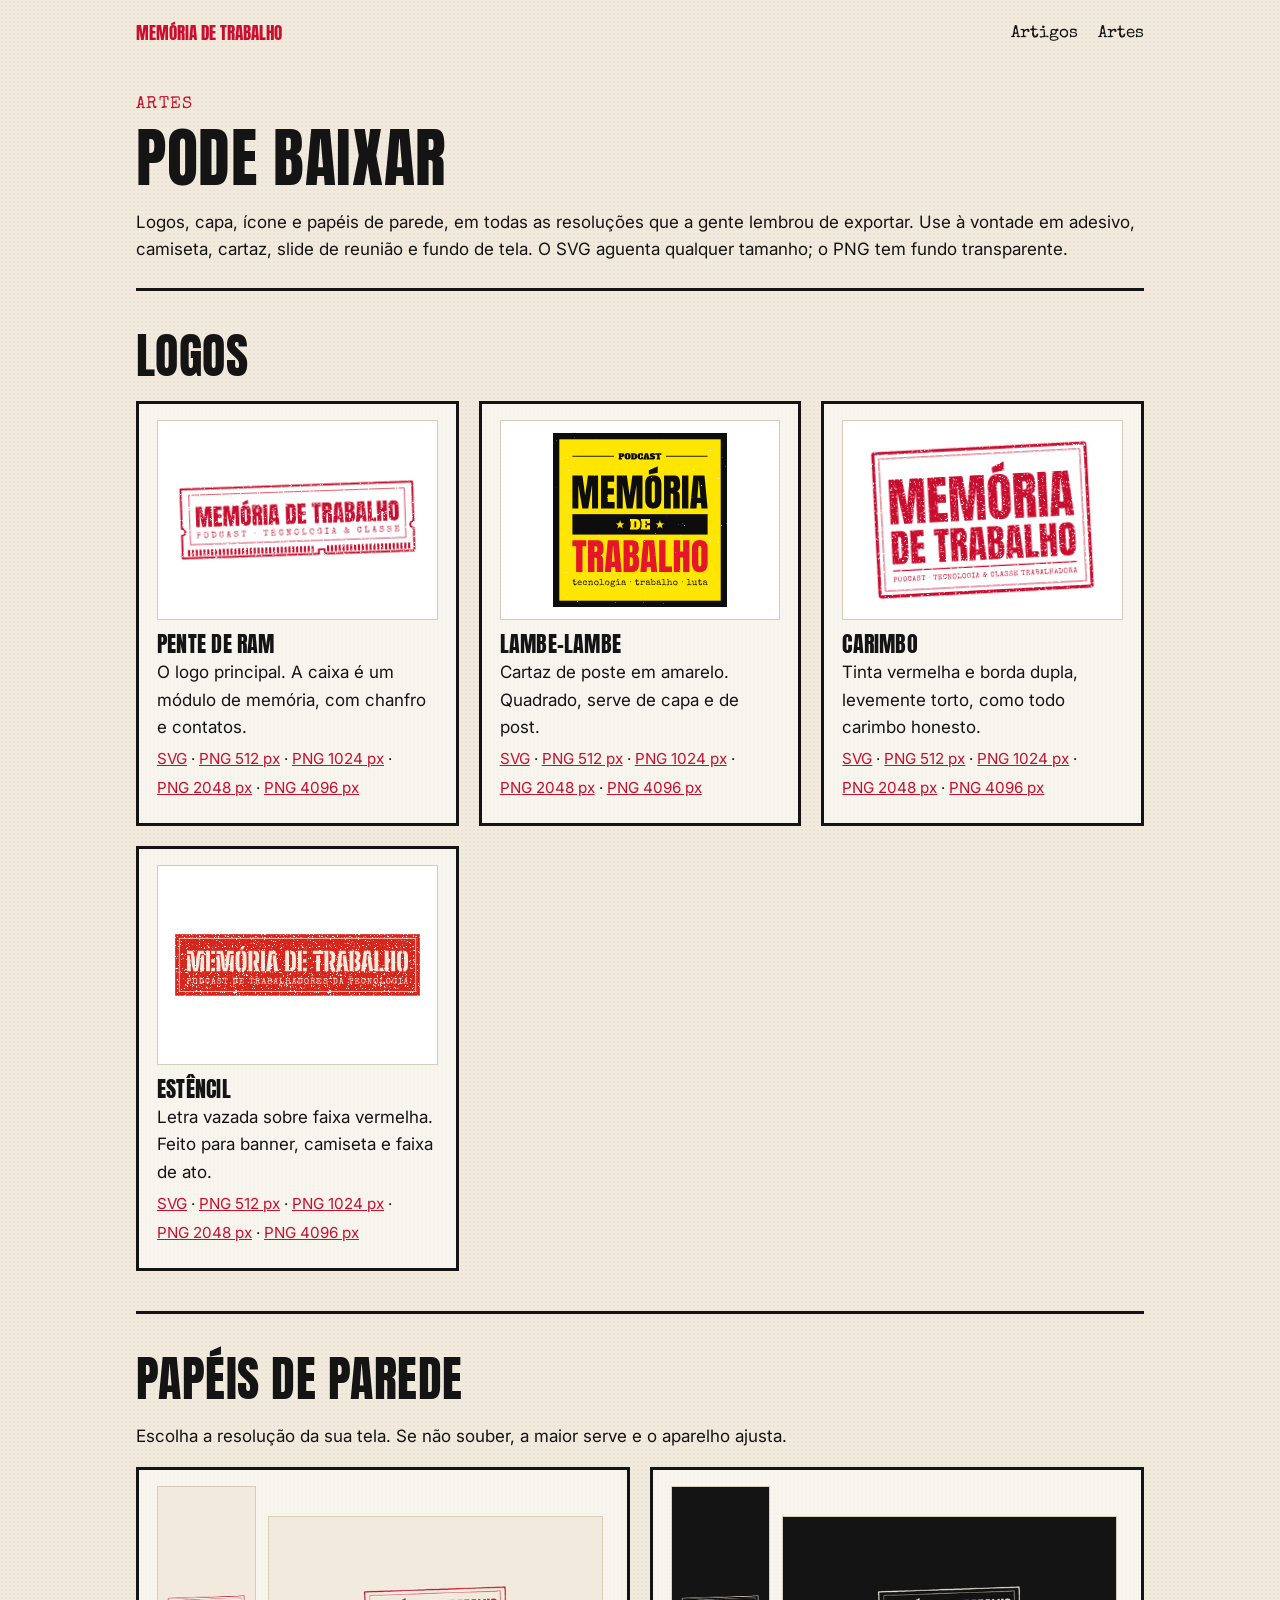
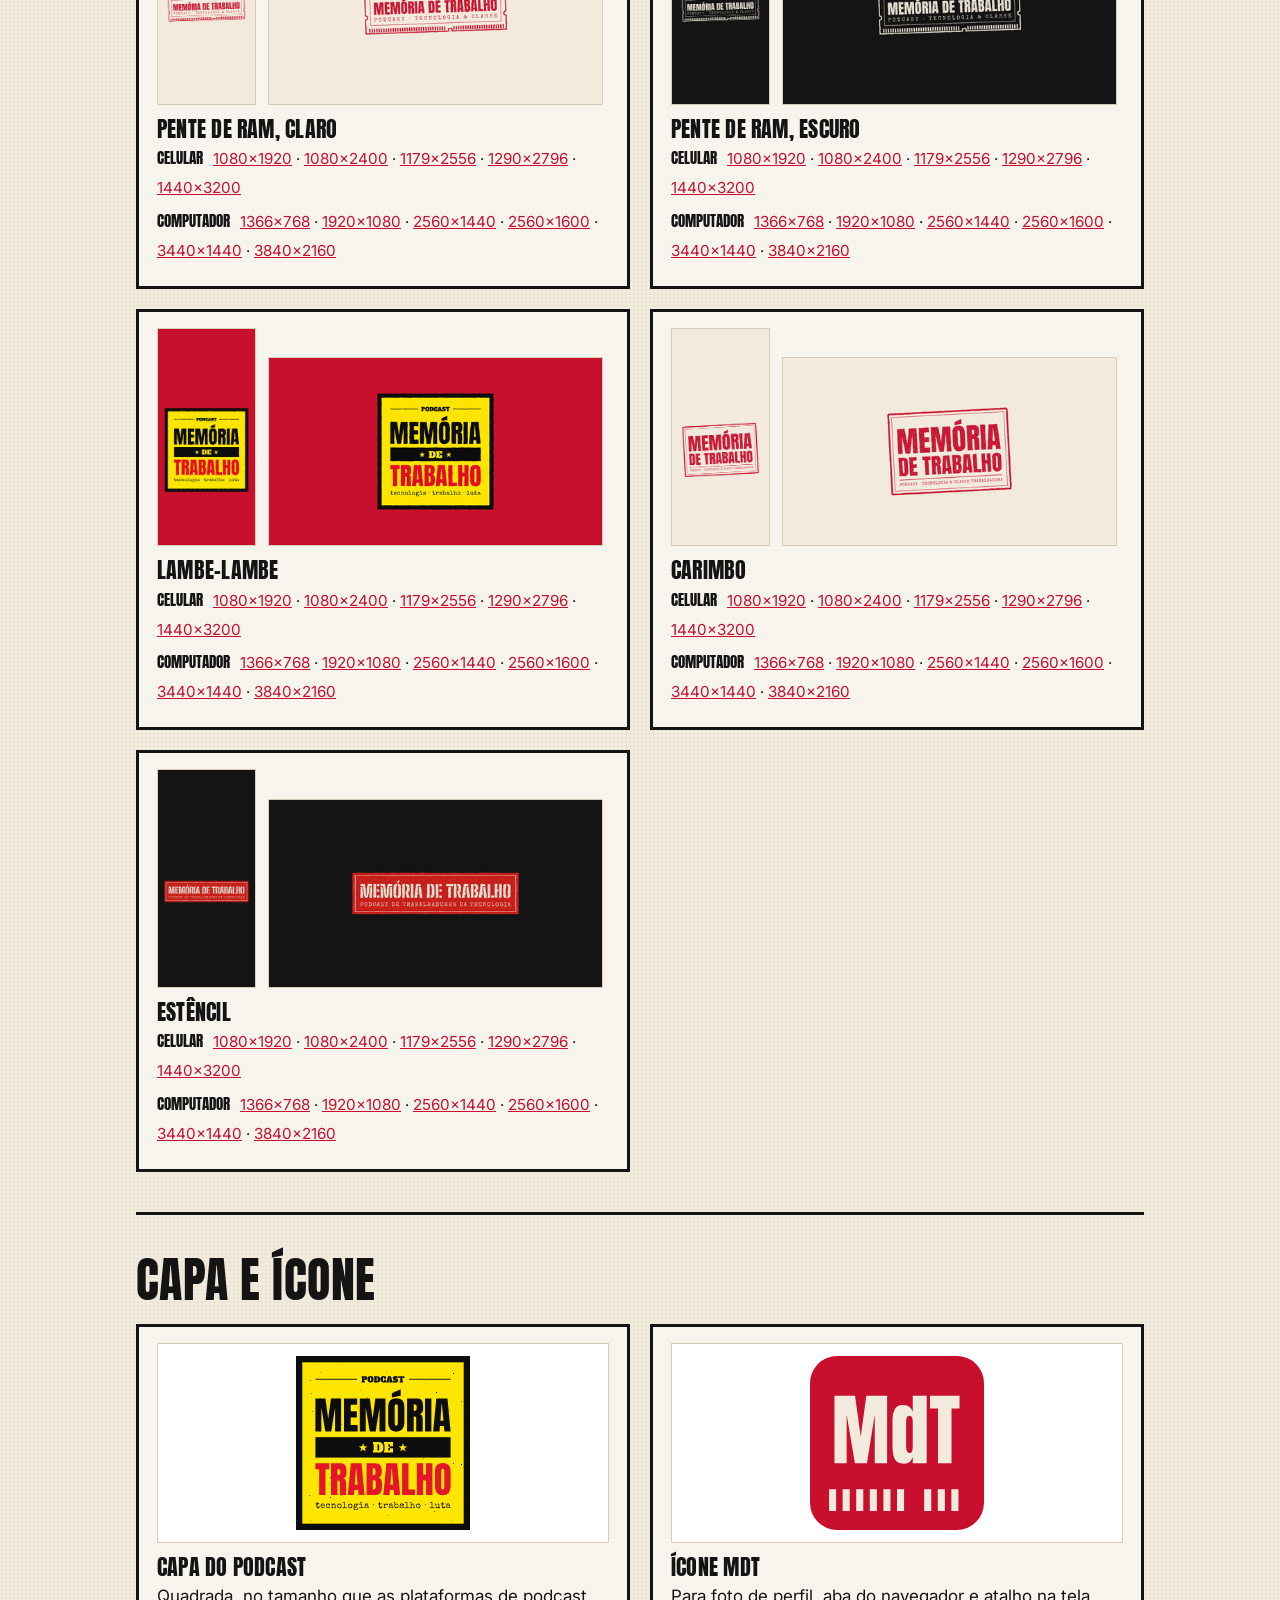
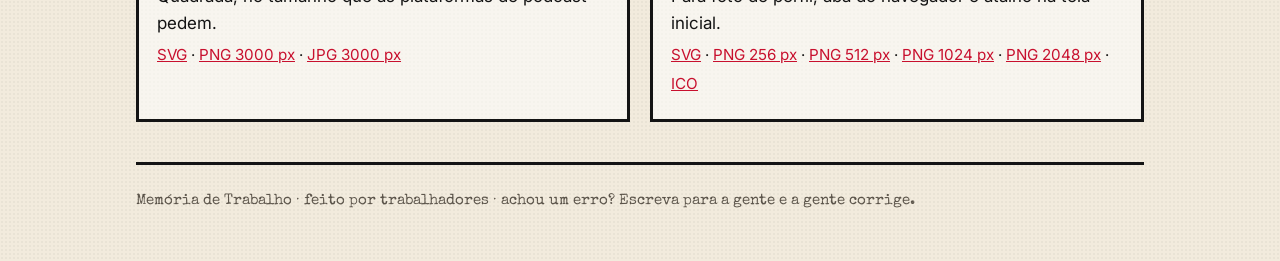
==== artes/index.html @ 1460fa40 "Troca a página de marca por artes para baixar, com papéis de parede - artes/: logos em SVG e PNG de " ====
<!doctype html>
<html lang="pt-BR">
<head>
  <meta charset="utf-8">
  <meta name="viewport" content="width=device-width, initial-scale=1">
  <title>Artes · Memória de Trabalho</title>
  <meta name="description" content="Logos, capa, ícone e papéis de parede do Memória de Trabalho para baixar em várias resoluções.">
  <meta property="og:title" content="Artes · Memória de Trabalho">
  <meta property="og:description" content="Logos, capa, ícone e papéis de parede do Memória de Trabalho para baixar em várias resoluções.">
  <meta property="og:type" content="article">
  <meta property="og:url" content="https://memoria-de-trabalho.github.io/artes/">
  <meta property="og:image" content="https://memoria-de-trabalho.github.io/assets/capa/capa-podcast-3000.jpg">
  <link rel="icon" href="../favicon.ico" sizes="32x32">
  <link rel="icon" href="../assets/favicon/favicon.svg" type="image/svg+xml">
  <link rel="apple-touch-icon" href="../assets/favicon/apple-touch-icon.png">
  <link rel="stylesheet" href="../assets/style.css?v=5df26ae0">
</head>
<body>
  <nav class="topo wrap">
    <a href="../">Memória de Trabalho</a>
    <a href="../artigos/">Artigos</a>
    <a href="../artes/">Artes</a>
  </nav>
  <main class="wrap">
    <header class="page-head">
      <p class="kicker">Artes</p>
      <h1>Pode baixar</h1>
      <p>Logos, capa, ícone e papéis de parede, em todas as resoluções que a gente lembrou de exportar. Use à vontade em adesivo, camiseta, cartaz, slide de reunião e fundo de tela. O SVG aguenta qualquer tamanho; o PNG tem fundo transparente.</p>
    </header>
    <section>
      <h2>Logos</h2>
      <ul class="lista-artes">
        <li class="arte">
          <div class="arte-previa"><img src="../assets/logos/memoria-de-trabalho.svg" alt="Pente de RAM" loading="lazy"></div>
          <h3>Pente de RAM</h3>
          <p>O logo principal. A caixa é um módulo de memória, com chanfro e contatos.</p>
          <p class="baixar"><a href="../assets/logos/memoria-de-trabalho.svg" download>SVG</a> · <a href="../assets/artes/logos/pente-de-ram-512.png" download>PNG 512 px</a> · <a href="../assets/artes/logos/pente-de-ram-1024.png" download>PNG 1024 px</a> · <a href="../assets/artes/logos/pente-de-ram-2048.png" download>PNG 2048 px</a> · <a href="../assets/artes/logos/pente-de-ram-4096.png" download>PNG 4096 px</a></p>
        </li>
        <li class="arte">
          <div class="arte-previa"><img src="../assets/logos/alternativos/lambe-lambe.svg" alt="Lambe-lambe" loading="lazy"></div>
          <h3>Lambe-lambe</h3>
          <p>Cartaz de poste em amarelo. Quadrado, serve de capa e de post.</p>
          <p class="baixar"><a href="../assets/logos/alternativos/lambe-lambe.svg" download>SVG</a> · <a href="../assets/artes/logos/lambe-lambe-512.png" download>PNG 512 px</a> · <a href="../assets/artes/logos/lambe-lambe-1024.png" download>PNG 1024 px</a> · <a href="../assets/artes/logos/lambe-lambe-2048.png" download>PNG 2048 px</a> · <a href="../assets/artes/logos/lambe-lambe-4096.png" download>PNG 4096 px</a></p>
        </li>
        <li class="arte">
          <div class="arte-previa"><img src="../assets/logos/alternativos/carimbo.svg" alt="Carimbo" loading="lazy"></div>
          <h3>Carimbo</h3>
          <p>Tinta vermelha e borda dupla, levemente torto, como todo carimbo honesto.</p>
          <p class="baixar"><a href="../assets/logos/alternativos/carimbo.svg" download>SVG</a> · <a href="../assets/artes/logos/carimbo-512.png" download>PNG 512 px</a> · <a href="../assets/artes/logos/carimbo-1024.png" download>PNG 1024 px</a> · <a href="../assets/artes/logos/carimbo-2048.png" download>PNG 2048 px</a> · <a href="../assets/artes/logos/carimbo-4096.png" download>PNG 4096 px</a></p>
        </li>
        <li class="arte">
          <div class="arte-previa"><img src="../assets/logos/alternativos/estencil.svg" alt="Estêncil" loading="lazy"></div>
          <h3>Estêncil</h3>
          <p>Letra vazada sobre faixa vermelha. Feito para banner, camiseta e faixa de ato.</p>
          <p class="baixar"><a href="../assets/logos/alternativos/estencil.svg" download>SVG</a> · <a href="../assets/artes/logos/estencil-512.png" download>PNG 512 px</a> · <a href="../assets/artes/logos/estencil-1024.png" download>PNG 1024 px</a> · <a href="../assets/artes/logos/estencil-2048.png" download>PNG 2048 px</a> · <a href="../assets/artes/logos/estencil-4096.png" download>PNG 4096 px</a></p>
        </li>
      </ul>
    </section>
    <section>
      <h2>Papéis de parede</h2>
      <p>Escolha a resolução da sua tela. Se não souber, a maior serve e o aparelho ajusta.</p>
      <ul class="lista-papeis">
        <li class="papel">
          <div class="papel-previas">
            <img class="previa-celular" src="../assets/artes/miniaturas/pente-claro-celular.jpg" alt="Pente de RAM, claro no celular" loading="lazy">
            <img class="previa-pc" src="../assets/artes/miniaturas/pente-claro-pc.jpg" alt="Pente de RAM, claro no computador" loading="lazy">
          </div>
          <h3>Pente de RAM, claro</h3>
          <p class="baixar"><b>Celular</b> <a href="../assets/artes/papeis/pente-claro-1080x1920.jpg" download>1080×1920</a> · <a href="../assets/artes/papeis/pente-claro-1080x2400.jpg" download>1080×2400</a> · <a href="../assets/artes/papeis/pente-claro-1179x2556.jpg" download>1179×2556</a> · <a href="../assets/artes/papeis/pente-claro-1290x2796.jpg" download>1290×2796</a> · <a href="../assets/artes/papeis/pente-claro-1440x3200.jpg" download>1440×3200</a></p>
          <p class="baixar"><b>Computador</b> <a href="../assets/artes/papeis/pente-claro-1366x768.jpg" download>1366×768</a> · <a href="../assets/artes/papeis/pente-claro-1920x1080.jpg" download>1920×1080</a> · <a href="../assets/artes/papeis/pente-claro-2560x1440.jpg" download>2560×1440</a> · <a href="../assets/artes/papeis/pente-claro-2560x1600.jpg" download>2560×1600</a> · <a href="../assets/artes/papeis/pente-claro-3440x1440.jpg" download>3440×1440</a> · <a href="../assets/artes/papeis/pente-claro-3840x2160.jpg" download>3840×2160</a></p>
        </li>
        <li class="papel">
          <div class="papel-previas">
            <img class="previa-celular" src="../assets/artes/miniaturas/pente-escuro-celular.jpg" alt="Pente de RAM, escuro no celular" loading="lazy">
            <img class="previa-pc" src="../assets/artes/miniaturas/pente-escuro-pc.jpg" alt="Pente de RAM, escuro no computador" loading="lazy">
          </div>
          <h3>Pente de RAM, escuro</h3>
          <p class="baixar"><b>Celular</b> <a href="../assets/artes/papeis/pente-escuro-1080x1920.jpg" download>1080×1920</a> · <a href="../assets/artes/papeis/pente-escuro-1080x2400.jpg" download>1080×2400</a> · <a href="../assets/artes/papeis/pente-escuro-1179x2556.jpg" download>1179×2556</a> · <a href="../assets/artes/papeis/pente-escuro-1290x2796.jpg" download>1290×2796</a> · <a href="../assets/artes/papeis/pente-escuro-1440x3200.jpg" download>1440×3200</a></p>
          <p class="baixar"><b>Computador</b> <a href="../assets/artes/papeis/pente-escuro-1366x768.jpg" download>1366×768</a> · <a href="../assets/artes/papeis/pente-escuro-1920x1080.jpg" download>1920×1080</a> · <a href="../assets/artes/papeis/pente-escuro-2560x1440.jpg" download>2560×1440</a> · <a href="../assets/artes/papeis/pente-escuro-2560x1600.jpg" download>2560×1600</a> · <a href="../assets/artes/papeis/pente-escuro-3440x1440.jpg" download>3440×1440</a> · <a href="../assets/artes/papeis/pente-escuro-3840x2160.jpg" download>3840×2160</a></p>
        </li>
        <li class="papel">
          <div class="papel-previas">
            <img class="previa-celular" src="../assets/artes/miniaturas/lambe-lambe-celular.jpg" alt="Lambe-lambe no celular" loading="lazy">
            <img class="previa-pc" src="../assets/artes/miniaturas/lambe-lambe-pc.jpg" alt="Lambe-lambe no computador" loading="lazy">
          </div>
          <h3>Lambe-lambe</h3>
          <p class="baixar"><b>Celular</b> <a href="../assets/artes/papeis/lambe-lambe-1080x1920.jpg" download>1080×1920</a> · <a href="../assets/artes/papeis/lambe-lambe-1080x2400.jpg" download>1080×2400</a> · <a href="../assets/artes/papeis/lambe-lambe-1179x2556.jpg" download>1179×2556</a> · <a href="../assets/artes/papeis/lambe-lambe-1290x2796.jpg" download>1290×2796</a> · <a href="../assets/artes/papeis/lambe-lambe-1440x3200.jpg" download>1440×3200</a></p>
          <p class="baixar"><b>Computador</b> <a href="../assets/artes/papeis/lambe-lambe-1366x768.jpg" download>1366×768</a> · <a href="../assets/artes/papeis/lambe-lambe-1920x1080.jpg" download>1920×1080</a> · <a href="../assets/artes/papeis/lambe-lambe-2560x1440.jpg" download>2560×1440</a> · <a href="../assets/artes/papeis/lambe-lambe-2560x1600.jpg" download>2560×1600</a> · <a href="../assets/artes/papeis/lambe-lambe-3440x1440.jpg" download>3440×1440</a> · <a href="../assets/artes/papeis/lambe-lambe-3840x2160.jpg" download>3840×2160</a></p>
        </li>
        <li class="papel">
          <div class="papel-previas">
            <img class="previa-celular" src="../assets/artes/miniaturas/carimbo-celular.jpg" alt="Carimbo no celular" loading="lazy">
            <img class="previa-pc" src="../assets/artes/miniaturas/carimbo-pc.jpg" alt="Carimbo no computador" loading="lazy">
          </div>
          <h3>Carimbo</h3>
          <p class="baixar"><b>Celular</b> <a href="../assets/artes/papeis/carimbo-1080x1920.jpg" download>1080×1920</a> · <a href="../assets/artes/papeis/carimbo-1080x2400.jpg" download>1080×2400</a> · <a href="../assets/artes/papeis/carimbo-1179x2556.jpg" download>1179×2556</a> · <a href="../assets/artes/papeis/carimbo-1290x2796.jpg" download>1290×2796</a> · <a href="../assets/artes/papeis/carimbo-1440x3200.jpg" download>1440×3200</a></p>
          <p class="baixar"><b>Computador</b> <a href="../assets/artes/papeis/carimbo-1366x768.jpg" download>1366×768</a> · <a href="../assets/artes/papeis/carimbo-1920x1080.jpg" download>1920×1080</a> · <a href="../assets/artes/papeis/carimbo-2560x1440.jpg" download>2560×1440</a> · <a href="../assets/artes/papeis/carimbo-2560x1600.jpg" download>2560×1600</a> · <a href="../assets/artes/papeis/carimbo-3440x1440.jpg" download>3440×1440</a> · <a href="../assets/artes/papeis/carimbo-3840x2160.jpg" download>3840×2160</a></p>
        </li>
        <li class="papel">
          <div class="papel-previas">
            <img class="previa-celular" src="../assets/artes/miniaturas/estencil-celular.jpg" alt="Estêncil no celular" loading="lazy">
            <img class="previa-pc" src="../assets/artes/miniaturas/estencil-pc.jpg" alt="Estêncil no computador" loading="lazy">
          </div>
          <h3>Estêncil</h3>
          <p class="baixar"><b>Celular</b> <a href="../assets/artes/papeis/estencil-1080x1920.jpg" download>1080×1920</a> · <a href="../assets/artes/papeis/estencil-1080x2400.jpg" download>1080×2400</a> · <a href="../assets/artes/papeis/estencil-1179x2556.jpg" download>1179×2556</a> · <a href="../assets/artes/papeis/estencil-1290x2796.jpg" download>1290×2796</a> · <a href="../assets/artes/papeis/estencil-1440x3200.jpg" download>1440×3200</a></p>
          <p class="baixar"><b>Computador</b> <a href="../assets/artes/papeis/estencil-1366x768.jpg" download>1366×768</a> · <a href="../assets/artes/papeis/estencil-1920x1080.jpg" download>1920×1080</a> · <a href="../assets/artes/papeis/estencil-2560x1440.jpg" download>2560×1440</a> · <a href="../assets/artes/papeis/estencil-2560x1600.jpg" download>2560×1600</a> · <a href="../assets/artes/papeis/estencil-3440x1440.jpg" download>3440×1440</a> · <a href="../assets/artes/papeis/estencil-3840x2160.jpg" download>3840×2160</a></p>
        </li>
      </ul>
    </section>
    <section>
      <h2>Capa e ícone</h2>
      <ul class="lista-artes">
        <li class="arte">
          <div class="arte-previa"><img src="../assets/capa/capa-podcast.svg" alt="Capa do podcast" loading="lazy"></div>
          <h3>Capa do podcast</h3>
          <p>Quadrada, no tamanho que as plataformas de podcast pedem.</p>
          <p class="baixar"><a href="../assets/capa/capa-podcast.svg" download>SVG</a> · <a href="../assets/capa/capa-podcast-3000.png" download>PNG 3000 px</a> · <a href="../assets/capa/capa-podcast-3000.jpg" download>JPG 3000 px</a></p>
        </li>
        <li class="arte">
          <div class="arte-previa"><img src="../assets/favicon/favicon.svg" alt="Ícone MdT" loading="lazy"></div>
          <h3>Ícone MdT</h3>
          <p>Para foto de perfil, aba do navegador e atalho na tela inicial.</p>
          <p class="baixar"><a href="../assets/favicon/favicon.svg" download>SVG</a> · <a href="../assets/artes/icone/mdt-256.png" download>PNG 256 px</a> · <a href="../assets/artes/icone/mdt-512.png" download>PNG 512 px</a> · <a href="../assets/artes/icone/mdt-1024.png" download>PNG 1024 px</a> · <a href="../assets/artes/icone/mdt-2048.png" download>PNG 2048 px</a> · <a href="../favicon.ico" download>ICO</a></p>
        </li>
      </ul>
    </section>
    <footer>
      Memória de Trabalho · feito por trabalhadores · achou um erro? Escreva para a gente e a gente corrige.
    </footer>
  </main>
</body>
</html>
---- assets/style.css ----
@import url("https://fonts.googleapis.com/css2?family=Anton&family=Special+Elite&family=Inter:wght@400;600&display=swap");

:root {
  --papel: #f2ebdd;
  --tinta: #141414;
  --vermelho: #c8102e;
  --amarelo: #ffe600;
  --suave: #5b544a;
  --linha: #d8cdb8;
}

* { box-sizing: border-box; }

html { -webkit-text-size-adjust: 100%; }

body {
  margin: 0;
  background: var(--papel);
  color: var(--tinta);
  font: 17px/1.6 Inter, system-ui, sans-serif;
  /* papel com grão leve */
  background-image: radial-gradient(rgba(0,0,0,.035) 1px, transparent 1px);
  background-size: 4px 4px;
}

a { color: var(--vermelho); }

.wrap { max-width: 1040px; margin: 0 auto; padding: 0 16px; }

h1, h2, h3 { font-family: Anton, Impact, sans-serif; font-weight: 400; letter-spacing: .01em; line-height: 1.05; text-transform: uppercase; }
h2 { font-size: clamp(2rem, 5vw, 3rem); margin: 0 0 .4em; }

.kicker { font-family: "Special Elite", "Courier New", monospace; color: var(--vermelho); text-transform: uppercase; letter-spacing: .08em; margin: 0; }

/* topo */
.hero { padding: 48px 0 32px; text-align: center; }
.hero object { width: min(100%, 720px); aspect-ratio: 1056 / 384; display: block; margin: 0 auto; pointer-events: none; }
.hero .tagline { font-family: "Special Elite", "Courier New", monospace; font-size: 1.15rem; max-width: 38ch; margin: 16px auto 0; }

/* seções */
section { padding: 40px 0; border-top: 3px solid var(--tinta); }
.cols { display: grid; gap: 32px; grid-template-columns: repeat(auto-fit, minmax(260px, 1fr)); }

.pautas { list-style: none; padding: 0; margin: 0; display: grid; gap: 12px; grid-template-columns: repeat(auto-fit, minmax(220px, 1fr)); }
.pautas li { border: 3px solid var(--tinta); padding: 14px 16px; background: #fff8; }
.pautas b { display: block; font-family: Anton, Impact, sans-serif; font-weight: 400; font-size: 1.3rem; text-transform: uppercase; }

.carimbo-vazio { border: 3px dashed var(--suave); padding: 24px; text-align: center; font-family: "Special Elite", monospace; color: var(--suave); }

.plataformas { display: flex; flex-wrap: wrap; gap: 10px; list-style: none; padding: 0; margin: 0; }
.plataformas a {
  display: inline-block; padding: 10px 16px; border: 3px solid var(--tinta);
  color: var(--tinta); text-decoration: none; font-weight: 600; background: var(--amarelo);
}
.plataformas a:hover { background: var(--tinta); color: var(--amarelo); }
.plataformas a[aria-disabled="true"] { background: transparent; color: var(--suave); border-style: dashed; }

footer { border-top: 3px solid var(--tinta); padding: 24px 0 48px; font-family: "Special Elite", monospace; font-size: .95rem; color: var(--suave); }

/* página de logos */
.page-head { padding: 40px 0 8px; }
.page-head h1 { font-size: clamp(2.4rem, 7vw, 4rem); margin: .1em 0 .2em; }
.logo-grid { display: grid; gap: 24px; grid-template-columns: repeat(auto-fit, minmax(min(100%, 420px), 1fr)); border: 0; }
.logo-card { margin: 0; background: #fff8; border: 3px solid var(--tinta); padding: 20px; display: flex; flex-direction: column; gap: 14px; }
.logo-card object { width: 100%; height: 260px; pointer-events: none; }
.logo-card.principal object { height: auto; aspect-ratio: 1056 / 384; }
.logo-card ul { margin: 0; padding-left: 1.2em; font-size: .95rem; }
.logo-card figcaption { font-size: .95rem; }
.logo-card figcaption b { display: block; font-family: Anton, Impact, sans-serif; font-weight: 400; font-size: 1.25rem; text-transform: uppercase; }
.back { padding: 24px 0 48px; }

/* artigos */
.topo { display: flex; flex-wrap: wrap; gap: 6px 20px; padding-top: 20px; padding-bottom: 4px; font-family: "Special Elite", "Courier New", monospace; }
.topo a { color: var(--tinta); text-decoration: none; }
.topo a:first-child { font-family: Anton, Impact, sans-serif; text-transform: uppercase; color: var(--vermelho); margin-right: auto; }
.topo a:hover { text-decoration: underline; }

.lista-artigos { list-style: none; padding: 0; margin: 0; display: grid; gap: 16px; grid-template-columns: repeat(auto-fit, minmax(min(100%, 300px), 1fr)); }
.cartao-artigo { border: 3px solid var(--tinta); background: #fff8; padding: 16px 18px; }
.cartao-artigo h3 { font-size: 1.6rem; margin: 6px 0 8px; }
.cartao-artigo h3 a { color: var(--tinta); text-decoration: none; }
.cartao-artigo h3 a:hover { color: var(--vermelho); }
.cartao-artigo p { margin: 0; }
.mais { margin: 20px 0 0; font-weight: 600; }

.artigo { max-width: 70ch; margin: 0 auto; padding: 24px 0 48px; }
.artigo h1 { font-size: clamp(2.4rem, 8vw, 4.2rem); margin: .15em 0 .25em; }
.artigo .linha-fina { font-size: 1.25rem; line-height: 1.5; margin: 0 0 12px; }
.artigo .meta { font-family: "Special Elite", "Courier New", monospace; color: var(--suave); font-size: .95rem; border-bottom: 3px solid var(--tinta); padding-bottom: 16px; margin-bottom: 8px; }
.artigo h2 { font-size: clamp(1.6rem, 4.5vw, 2.2rem); margin: 1.6em 0 .4em; }
.artigo h3 { font-size: 1.35rem; margin: 1.4em 0 .4em; }
.artigo h2:first-of-type + ul { background: var(--amarelo); border: 3px solid var(--tinta); padding: 14px 18px 14px 36px; }
.artigo li { margin: .35em 0; }
.artigo blockquote { margin: 1.2em 0; padding: 4px 18px; border-left: 6px solid var(--vermelho); background: #fff8; }
.artigo code { font-size: .92em; background: #0000000d; padding: 1px 4px; }
.tabela { overflow-x: auto; margin: 1.2em 0; }
.artigo table { border-collapse: collapse; width: 100%; font-size: .95rem; }
.artigo th, .artigo td { border: 2px solid var(--tinta); padding: 8px 10px; text-align: left; vertical-align: top; }
.artigo th { background: var(--tinta); color: var(--papel); font-weight: 600; }
.artigo .voltar { margin-top: 2.4em; font-weight: 600; }
@media (max-width: 480px) {
  .artigo table { font-size: .85rem; }
  .artigo th, .artigo td { padding: 6px 7px; }
}

/* artes para baixar */
.lista-artes, .lista-papeis { list-style: none; padding: 0; margin: 0; display: grid; gap: 20px; }
.lista-artes { grid-template-columns: repeat(auto-fit, minmax(min(100%, 300px), 1fr)); }
.lista-papeis { grid-template-columns: repeat(auto-fit, minmax(min(100%, 420px), 1fr)); }
.arte, .papel { border: 3px solid var(--tinta); background: #fff8; padding: 16px 18px; }
.arte h3, .papel h3 { font-size: 1.4rem; margin: 12px 0 4px; }
.arte p, .papel p { margin: 4px 0; }
.arte-previa { background: #fff; border: 1px solid var(--linha); height: 200px; display: flex; align-items: center; justify-content: center; padding: 12px; }
.arte-previa img { max-width: 100%; max-height: 100%; }
.papel-previas { display: flex; gap: 12px; align-items: flex-end; }
.papel-previas img { border: 1px solid var(--linha); display: block; height: auto; }
.previa-celular { width: 22%; }
.previa-pc { width: 74%; }
.baixar { font-size: .95rem; line-height: 1.9; }
.baixar b { font-family: Anton, Impact, sans-serif; font-weight: 400; text-transform: uppercase; margin-right: 6px; }
.baixar a { white-space: nowrap; }
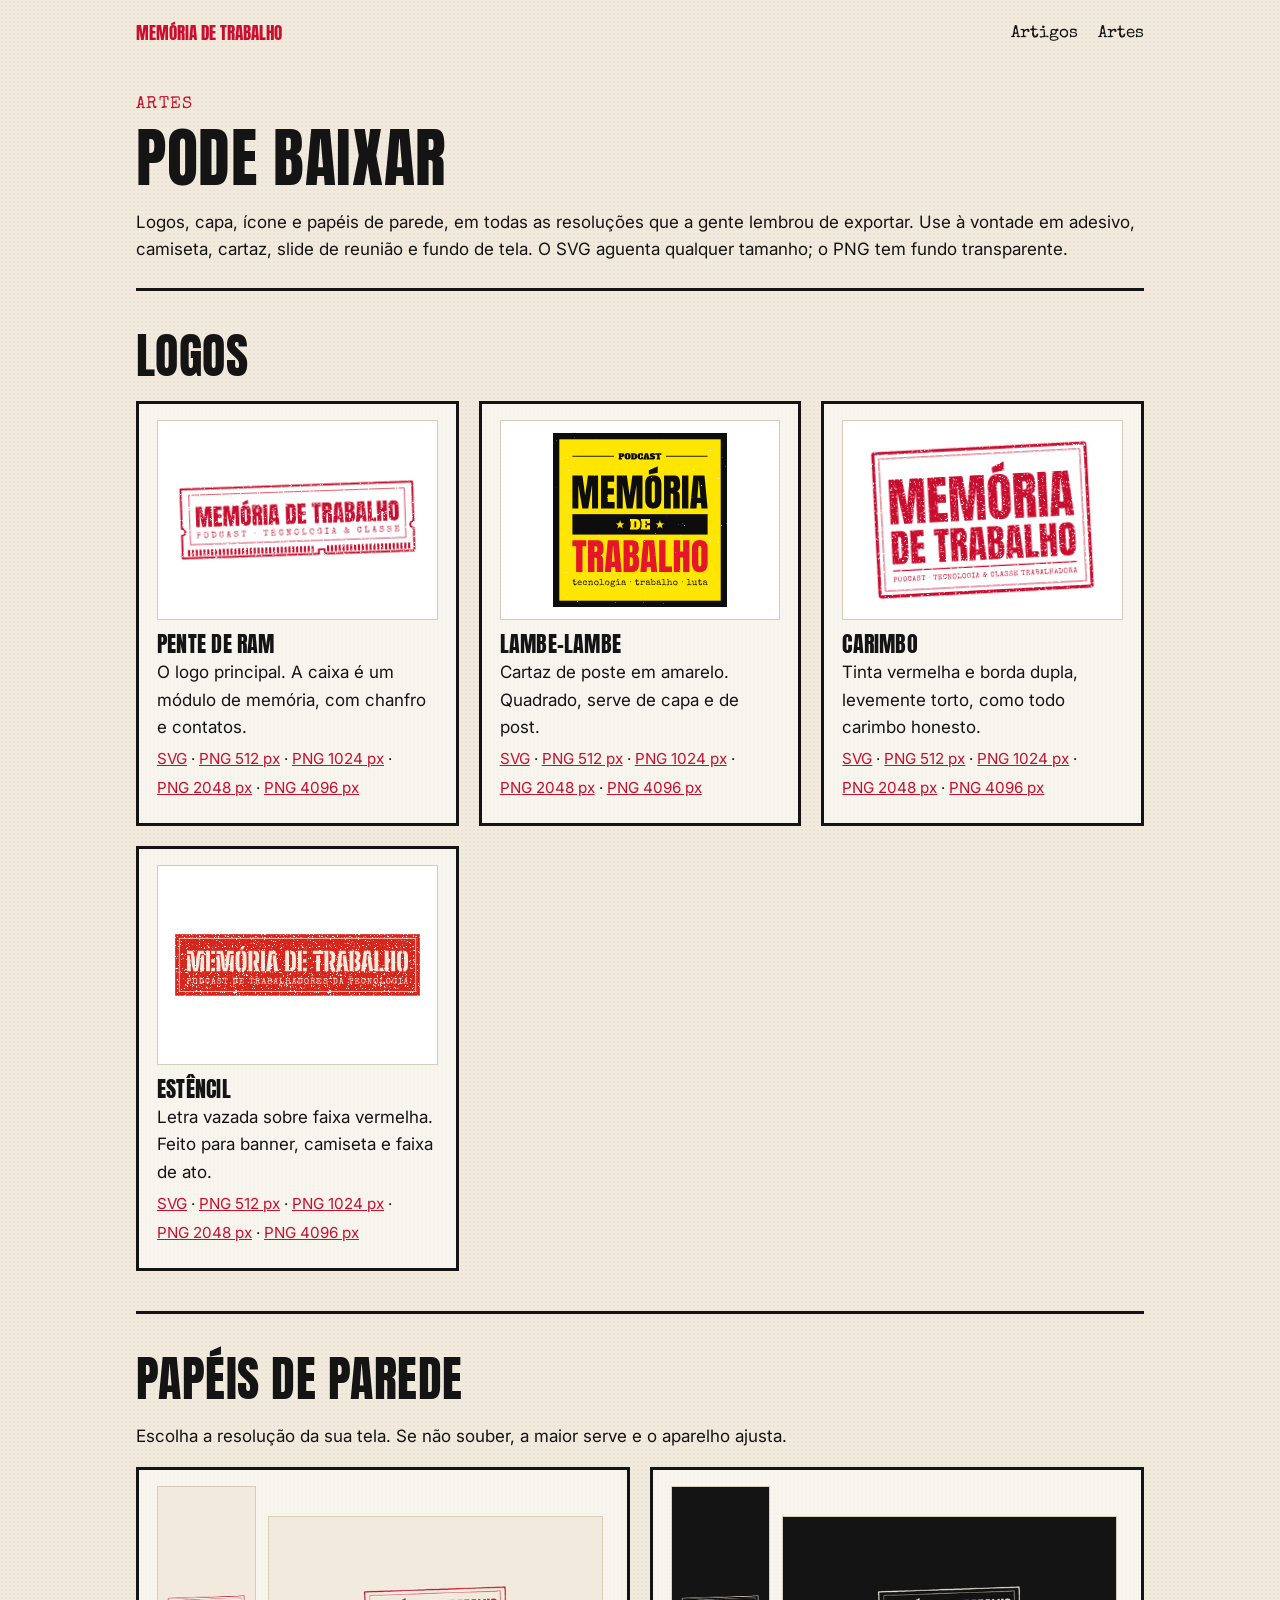
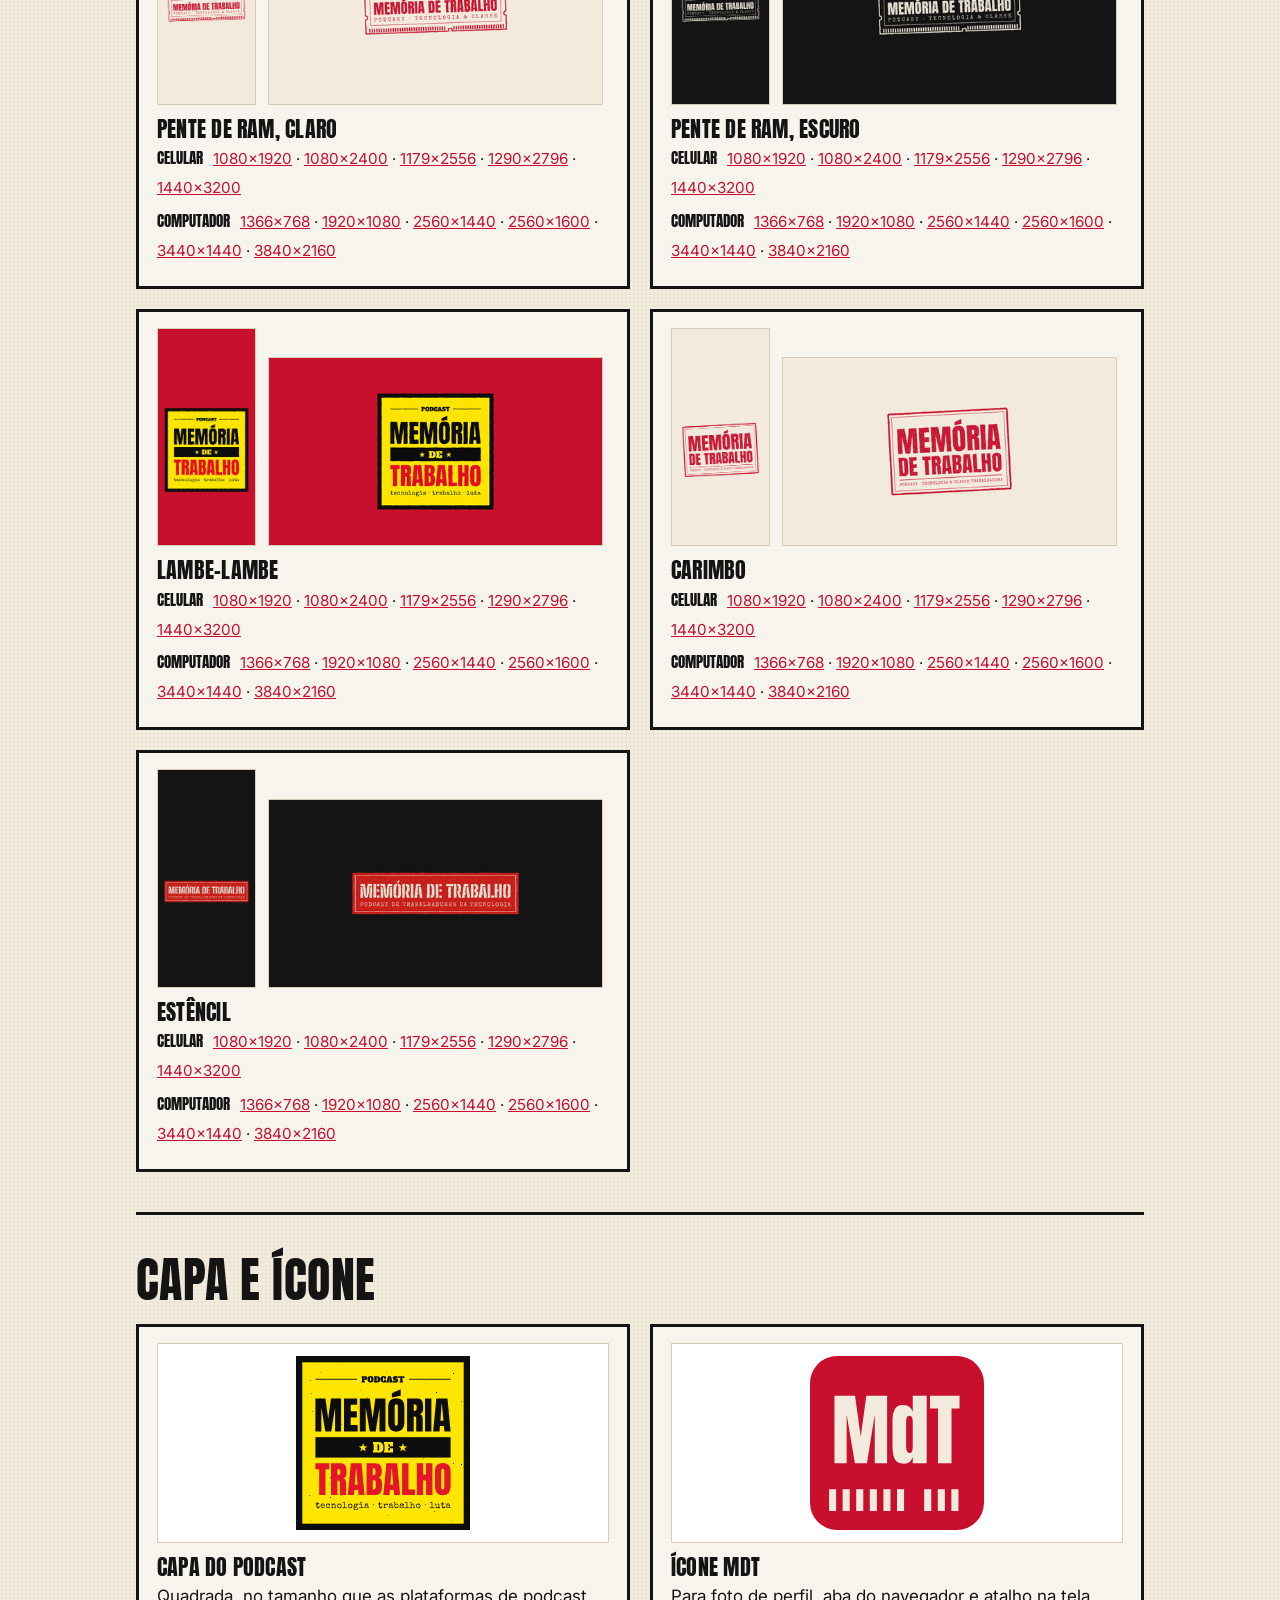
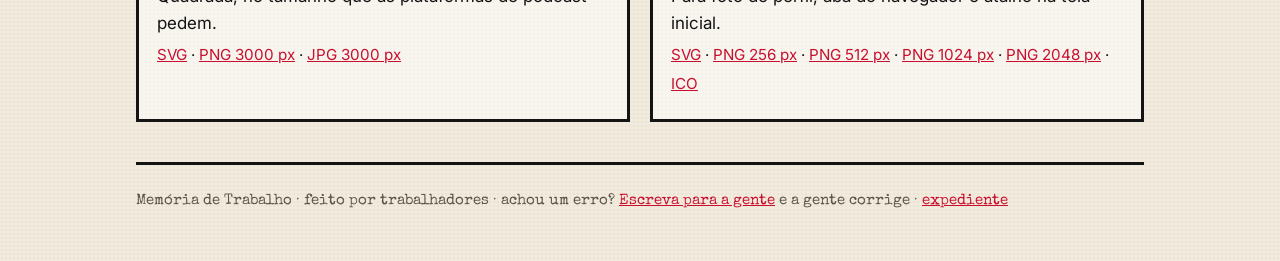
==== commit e2e23cb3: "Expediente com contato e commits em nome da organização - Página inicial ganha a seção Expediente: c" ====
--- a/artes/index.html
+++ b/artes/index.html
@@ -125,7 +125,7 @@
       </ul>
     </section>
     <footer>
-      Memória de Trabalho · feito por trabalhadores · achou um erro? Escreva para a gente e a gente corrige.
+      Memória de Trabalho · feito por trabalhadores · achou um erro? <a href="mailto:thothandson@icloud.com">Escreva para a gente</a> e a gente corrige · <a href="../#expediente">expediente</a>
     </footer>
   </main>
 </body>
